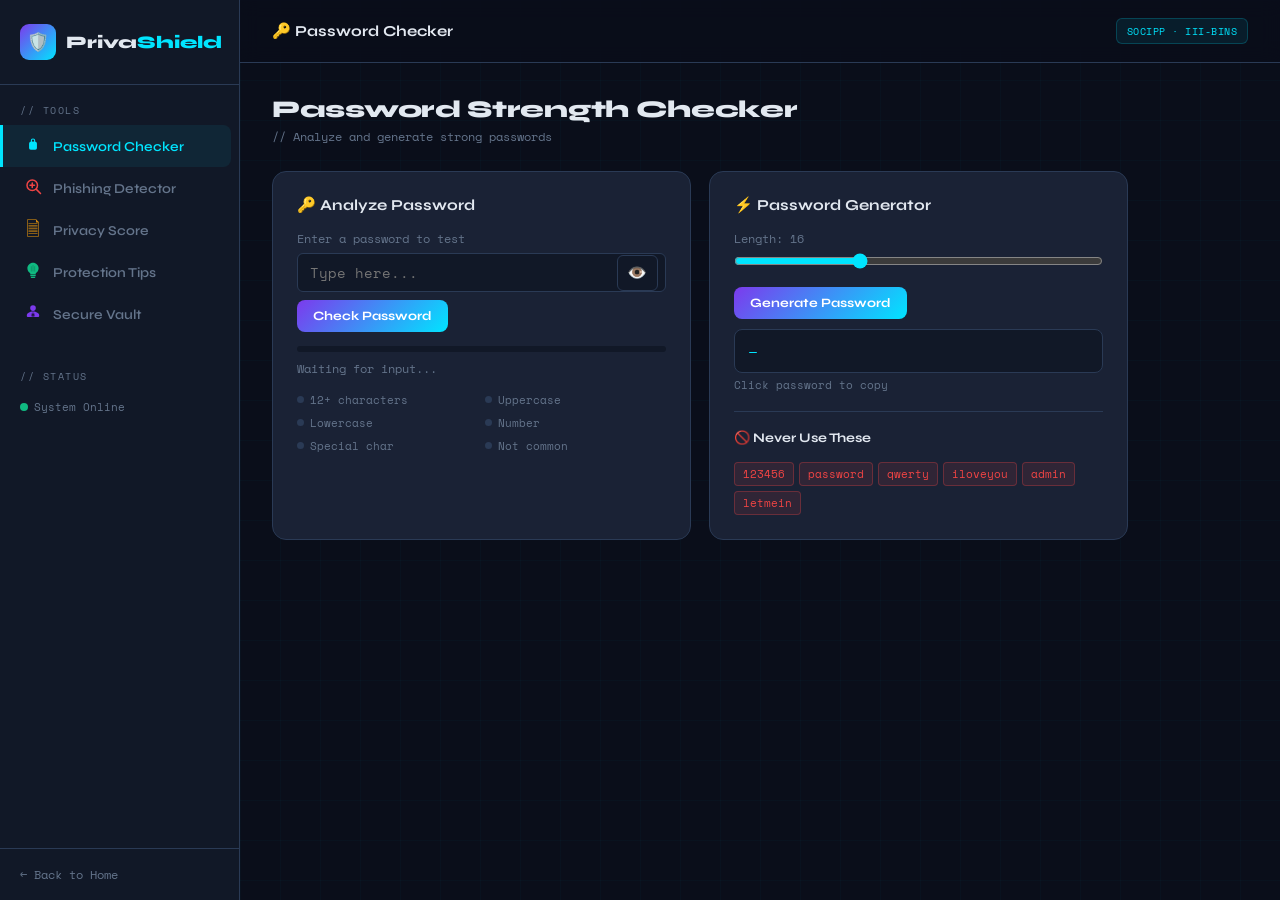
==== SOCPHI/Socphi/HTML/dashboard.html @ 9ce19954 "Kenjie" ====
<!DOCTYPE html>
<html lang="en">
<head>
  <meta charset="UTF-8" />
  <meta name="viewport" content="width=device-width, initial-scale=1.0" />
  <title>PrivaShield — Dashboard</title>
  <link rel="stylesheet" href="../Frontend/style.css" />
  <link rel="stylesheet" href="../Frontend/dashboard.css" />
  <style>
    /* Fix for password input buttons alignment */
    .pw-input-wrap {
      display: flex;
      align-items: center; /* vertical center */
      gap: 6px;
      flex-wrap: wrap; /* responsive on mobile */
    }

    .pw-input-wrap input {
      flex: 1;
      padding: 0.5rem 0.75rem;
      font-size: 0.9rem;
      border-radius: 6px;
      border: 1px solid var(--border);
    }

    .pw-input-wrap .toggle-vis {
      display: flex;
      align-items: center;
      justify-content: center;
      height: 36px;
      padding: 0 0.6rem;
      font-size: 1rem;
      border-radius: 6px;
      border: 1px solid var(--border);
      background: var(--surface);
      cursor: pointer;
    }

    .pw-input-wrap .btn {
      height: 36px;
      padding: 0 0.8rem;
      flex-shrink: 0;
    }

    @media(max-width: 500px) {
      .pw-input-wrap {
        flex-direction: column;
        align-items: stretch;
      }
      .pw-input-wrap .toggle-vis,
      .pw-input-wrap .btn {
        width: 100%;
      }
    }
  </style>
</head>
<body>

  <!-- Mobile Overlay -->
  <div class="sidebar-overlay" id="overlay" onclick="closeSidebar()"></div>

  <!-- ==================== SIDEBAR ==================== -->
  <aside class="sidebar" id="sidebar">
    <div class="sidebar-header">
      <div class="logo-icon">🛡️</div>
      <div class="logo-text">Priva<span>Shield</span></div>
    </div>

    <div class="sidebar-section-label">// TOOLS</div>

    <a class="nav-item active" data-panel="passwords" href="javascript:void(0)">
      <span class="nav-icon">
        <svg viewBox="0 0 32 32" xmlns="http://www.w3.org/2000/svg" width="18" height="18" style="fill:#00e5ff;">
          <path d="M19,14H13a1,1,0,0,1-1-1V10a4,4,0,0,1,8,0v3A1,1,0,0,1,19,14Zm-5-2h4V10a2,2,0,0,0-4,0Z"/>
          <rect x="9" y="12" width="14" height="14" rx="3" ry="3"/>
          <path d="M18,18a2,2,0,1,0-3,1.72V21a1,1,0,0,0,2,0V19.72A2,2,0,0,0,18,18Z"/>
        </svg>
      </span> Password Checker
    </a>
    <a class="nav-item" data-panel="phishing" href="javascript:void(0)">
      <span class="nav-icon">
        <svg viewBox="0 0 24 24" xmlns="http://www.w3.org/2000/svg" width="18" height="18" fill="none" style="stroke:#ef4444;stroke-width:2;stroke-linecap:round;stroke-linejoin:round;">
          <circle cx="11" cy="11" r="7"/>
          <line x1="16.5" y1="16.5" x2="22" y2="22"/>
          <line x1="11" y1="8" x2="11" y2="14"/>
          <line x1="8" y1="11" x2="14" y2="11"/>
        </svg>
      </span> Phishing Detector
    </a>
    <a class="nav-item" data-panel="quiz" href="javascript:void(0)">
      <span class="nav-icon">
        <svg viewBox="0 0 272 272" xmlns="http://www.w3.org/2000/svg" width="18" height="18" style="fill:#f59e0b;">
          <rect height="8" width="136" x="68" y="68"/>
          <rect height="8" width="136" x="68" y="92"/>
          <rect height="8" width="136" x="68" y="116"/>
          <rect height="8" width="136" x="68" y="140"/>
          <rect height="8" width="136" x="68" y="164"/>
          <rect height="8" width="136" x="68" y="188"/>
          <rect height="8" width="136" x="68" y="212"/>
          <path d="M216,40H192V16l-8-8H48V264H224V48Zm0,216H56V16H184V48h32Z"/>
          <path d="M184,8V48h40Zm8,32V27.31L204.69,40Z"/>
        </svg>
      </span> Privacy Score
    </a>
    <a class="nav-item" data-panel="tips" href="javascript:void(0)">
      <span class="nav-icon">
        <svg viewBox="0 0 64 64" xmlns="http://www.w3.org/2000/svg" width="18" height="18">
          <path fill="#10b981" d="M32,6C21,6,12,15,12,26c0,7.5,4.1,14,10.2,17.6V48h19.6V43.6C47.9,40,52,33.5,52,26C52,15,43,6,32,6z"/>
          <rect fill="#10b981" x="22" y="50" width="20" height="4" rx="2"/>
          <rect fill="#10b981" x="24" y="56" width="16" height="4" rx="2"/>
          <line x1="26" y1="20" x2="26" y2="36" stroke="rgba(0,0,0,0.25)" stroke-width="2.5" stroke-linecap="round"/>
          <line x1="32" y1="16" x2="32" y2="36" stroke="rgba(0,0,0,0.25)" stroke-width="2.5" stroke-linecap="round"/>
          <line x1="38" y1="20" x2="38" y2="36" stroke="rgba(0,0,0,0.25)" stroke-width="2.5" stroke-linecap="round"/>
        </svg>
      </span> Protection Tips
    </a>
    <a class="nav-item" data-panel="vault" href="javascript:void(0)">
      <span class="nav-icon">
        <svg viewBox="0 0 64 64" xmlns="http://www.w3.org/2000/svg" width="18" height="18">
          <circle cx="32" cy="18" r="10" fill="#7c3aed"/>
          <path fill="#7c3aed" d="M32,30C20,30,10,36,10,44v2c0,2,2,4,4,4h36c2,0,4-2,4-4v-2C54,36,44,30,32,30z"/>
          <rect x="27" y="40" width="10" height="8" rx="2" fill="#0a0e1a"/>
          <path d="M29,40v-2a3,3,0,0,1,6,0v2" fill="none" stroke="#0a0e1a" stroke-width="2" stroke-linecap="round"/>
          <circle cx="32" cy="44" r="1.2" fill="#7c3aed"/>
          <line x1="32" y1="45.2" x2="32" y2="47" stroke="#7c3aed" stroke-width="1.5" stroke-linecap="round"/>
        </svg>
      </span> Secure Vault
    </a>

    <div class="sidebar-section-label" style="margin-top:16px;">// STATUS</div>
    <div class="sidebar-status">
      <span class="status-dot"></span>System Online
    </div>

    <div class="sidebar-footer">
      <a href="index.html" class="back-link">← Back to Home</a>
    </div>
  </aside>

  <!-- ==================== MAIN ==================== -->
  <main class="main">

    <!-- TOPBAR -->
    <div class="topbar">
      <div style="display:flex;align-items:center;">
        <button class="hamburger" onclick="toggleSidebar()">☰</button>
        <div class="topbar-title" id="topbarTitle">🔑 Password Checker</div>
      </div>
      <div class="topbar-right">
        <span class="topbar-badge">SOCIPP · III-BINS</span>
      </div>
    </div>

    <div class="content">

      <!-- ==================== PANEL: PASSWORD ==================== -->
      <div class="panel active" id="panel-passwords">
        <div class="page-title">Password Strength Checker</div>
        <div class="page-sub">// Analyze and generate strong passwords</div>

        <div class="grid2">

          <!-- Analyzer -->
          <div class="card">
            <div class="card-title">🔑 Analyze Password</div>
            <div class="input-group">
              <label>Enter a password to test</label>
              <div class="pw-input-wrap">
                <input type="password" id="pwInput" placeholder="Type here..." />
                <button class="toggle-vis" onclick="togglePw()">👁️</button>
              </div>
              <button class="btn btn-sm" onclick="checkPassword()" style="margin-top:8px;">Check Password</button>
            </div>
            <div class="strength-bar-wrap">
              <div class="strength-bar" id="strengthBar"></div>
            </div>
            <div class="strength-label" id="strengthLabel" style="color:var(--muted)">Waiting for input...</div>
            <div class="pw-checks">
              <div class="pw-check" id="chk-len">     <div class="dot"></div> 12+ characters</div>
              <div class="pw-check" id="chk-upper">   <div class="dot"></div> Uppercase</div>
              <div class="pw-check" id="chk-lower">   <div class="dot"></div> Lowercase</div>
              <div class="pw-check" id="chk-num">     <div class="dot"></div> Number</div>
              <div class="pw-check" id="chk-sym">     <div class="dot"></div> Special char</div>
              <div class="pw-check" id="chk-nocommon"><div class="dot"></div> Not common</div>
            </div>
          </div>

          <!-- Generator -->
          <div class="card">
            <div class="card-title">⚡ Password Generator</div>
            <div class="input-group">
              <label>Length: <span id="lenVal">16</span></label>
              <input type="range" id="pwLen" min="8" max="32" value="16" style="width:100%;accent-color:var(--accent);" />
            </div>
            <button class="btn btn-sm" onclick="generatePassword()">Generate Password</button>
            <div class="gen-output" id="genResult" onclick="copyGenPassword()" title="Click to copy">—</div>
            <p class="copy-hint">Click password to copy</p>

            <div class="divider"></div>
            <div class="card-title" style="font-size:0.82rem;">🚫 Never Use These</div>
            <div class="weak-tags">
              <span class="tag-danger">123456</span>
              <span class="tag-danger">password</span>
              <span class="tag-danger">qwerty</span>
              <span class="tag-danger">iloveyou</span>
              <span class="tag-danger">admin</span>
              <span class="tag-danger">letmein</span>
            </div>
          </div>

        </div>
      </div><!-- /panel-passwords -->

      <!-- ==================== PANEL: PHISHING ==================== -->
      <div class="panel" id="panel-phishing">
        <div class="page-title">Phishing &amp; Scam Detector</div>
        <div class="page-sub">// Detect red flags in emails and URLs</div>

        <div class="grid2">

          <!-- Email Checker -->
          <div class="card">
            <div class="card-title">📧 Email Checker</div>
            <div class="input-group">
              <label>Paste suspicious email content</label>
              <textarea id="emailInput" rows="6" placeholder="Dear user, your account has been compromised. Click here to verify immediately..."></textarea>
            </div>
            <button class="btn btn-sm" onclick="checkEmail()">Analyze Email</button>
            <div class="risk-result" id="emailResult"></div>
          </div>

          <!-- URL Checker -->
          <div class="card">
            <div class="card-title">🔗 URL Checker</div>
            <div class="input-group">
              <label>Paste a suspicious link</label>
              <input type="text" id="urlInput" placeholder="e.g. http://g00gle-login.xyz/verify" />
            </div>
            <button class="btn btn-sm" onclick="checkURL()">Analyze URL</button>
            <div class="risk-result" id="urlResult"></div>

            <div class="divider"></div>
            <div class="card-title" style="font-size:0.82rem;">⚠️ Common Red Flags</div>
            <div class="info-row"><div class="icon">🚩</div><div><strong>Urgency Language</strong><p>"Act now!", "Verify immediately", "Account will be suspended"</p></div></div>
            <div class="info-row"><div class="icon">🚩</div><div><strong>Spoofed Domains</strong><p>g00gle.com, paypa1.net — typosquatting tricks</p></div></div>
            <div class="info-row"><div class="icon">🚩</div><div><strong>Generic Greetings</strong><p>"Dear Customer" instead of your actual name</p></div></div>
          </div>

        </div>
      </div><!-- /panel-phishing -->

      <!-- ==================== PANEL: QUIZ ==================== -->
      <div class="panel" id="panel-quiz">
        <div class="page-title">Privacy Score Assessment</div>
        <div class="page-sub">// How well do you protect your identity?</div>

        <div class="card" id="quizCard">
          <div class="card-title">📋 Answer all 6 questions honestly</div>

          <div class="quiz-question">
            <div class="quiz-q">1. Do you use unique passwords for each account?</div>
            <div class="quiz-options">
              <button class="quiz-option" data-q="1" data-v="3" onclick="selectOption(this)">✅ Yes, always</button>
              <button class="quiz-option" data-q="1" data-v="1" onclick="selectOption(this)">🔄 Sometimes</button>
              <button class="quiz-option" data-q="1" data-v="0" onclick="selectOption(this)">❌ No, I reuse passwords</button>
            </div>
          </div>

          <div class="quiz-question">
            <div class="quiz-q">2. Do you use two-factor authentication (2FA)?</div>
            <div class="quiz-options">
              <button class="quiz-option" data-q="2" data-v="3" onclick="selectOption(this)">✅ Yes, on all important accounts</button>
              <button class="quiz-option" data-q="2" data-v="1" onclick="selectOption(this)">🔄 On some accounts</button>
              <button class="quiz-option" data-q="2" data-v="0" onclick="selectOption(this)">❌ No</button>
            </div>
          </div>

          <div class="quiz-question">
            <div class="quiz-q">3. How often do you check your privacy settings on social media?</div>
            <div class="quiz-options">
              <button class="quiz-option" data-q="3" data-v="3" onclick="selectOption(this)">✅ Regularly</button>
              <button class="quiz-option" data-q="3" data-v="1" onclick="selectOption(this)">🔄 Rarely</button>
              <button class="quiz-option" data-q="3" data-v="0" onclick="selectOption(this)">❌ Never checked</button>
            </div>
          </div>

          <div class="quiz-question">
            <div class="quiz-q">4. Do you click on links in emails without verifying the sender?</div>
            <div class="quiz-options">
              <button class="quiz-option" data-q="4" data-v="0" onclick="selectOption(this)">❌ Yes, I click freely</button>
              <button class="quiz-option" data-q="4" data-v="1" onclick="selectOption(this)">🔄 Sometimes I check</button>
              <button class="quiz-option" data-q="4" data-v="3" onclick="selectOption(this)">✅ I always verify first</button>
            </div>
          </div>

          <div class="quiz-question">
            <div class="quiz-q">5. Do you use public Wi-Fi without a VPN?</div>
            <div class="quiz-options">
              <button class="quiz-option" data-q="5" data-v="0" onclick="selectOption(this)">❌ Yes, frequently</button>
              <button class="quiz-option" data-q="5" data-v="1" onclick="selectOption(this)">🔄 Rarely</button>
              <button class="quiz-option" data-q="5" data-v="3" onclick="selectOption(this)">✅ I use a VPN / avoid it</button>
            </div>
          </div>

          <div class="quiz-question">
            <div class="quiz-q">6. How much personal info do you share publicly on social media?</div>
            <div class="quiz-options">
              <button class="quiz-option" data-q="6" data-v="0" onclick="selectOption(this)">❌ Name, birthday, location, phone</button>
              <button class="quiz-option" data-q="6" data-v="1" onclick="selectOption(this)">🔄 Some info but not all</button>
              <button class="quiz-option" data-q="6" data-v="3" onclick="selectOption(this)">✅ Minimal / private account</button>
            </div>
          </div>

          <button class="btn" id="calcBtn" onclick="calculateScore()">Calculate My Score</button>

          <div class="score-display" id="scoreDisplay">
            <div class="score-ring" id="scoreRing"><span id="scoreNum">0</span></div>
            <div class="score-text" id="scoreText"></div>
            <div class="score-sub"  id="scoreSub"></div>
            <button class="btn btn-sm btn-outline" style="margin-top:14px;" onclick="resetQuiz()">Retake Quiz</button>
          </div>
        </div>
      </div><!-- /panel-quiz -->

      <!-- ==================== PANEL: TIPS ==================== -->
      <div class="panel" id="panel-tips">
        <div class="page-title">Protection Tips</div>
        <div class="page-sub">// Best practices for Filipino netizens</div>

        <div class="tip-grid">
          <div class="tip-card"><div class="tip-icon">🔐</div><div class="tip-title">Password Manager</div><div class="tip-desc">Use Bitwarden or 1Password to generate and store unique strong passwords for every account.</div></div>
          <div class="tip-card"><div class="tip-icon">📲</div><div class="tip-title">Enable 2FA</div><div class="tip-desc">Even if your password is stolen, 2FA stops attackers. Use Google Authenticator over SMS.</div></div>
          <div class="tip-card"><div class="tip-icon">🕵️</div><div class="tip-title">Use a VPN</div><div class="tip-desc">A VPN encrypts your traffic on public Wi-Fi, preventing hackers from intercepting your data.</div></div>
          <div class="tip-card"><div class="tip-icon">🧹</div><div class="tip-title">Audit Social Media</div><div class="tip-desc">Set accounts to private. Remove birthdays and phone numbers. Oversharing helps identity thieves.</div></div>
          <div class="tip-card"><div class="tip-icon">📧</div><div class="tip-title">Spot Phishing</div><div class="tip-desc">Hover over links before clicking. Legitimate companies never ask for passwords via email.</div></div>
          <div class="tip-card"><div class="tip-icon">💳</div><div class="tip-title">Monitor Accounts</div><div class="tip-desc">Review bank statements regularly. Set up alerts. Report suspicious transactions to BSP or your bank.</div></div>
          <div class="tip-card"><div class="tip-icon">⚖️</div><div class="tip-title">Know PH Laws</div><div class="tip-desc">RA 10173 (Data Privacy Act) and RA 10175 (Cybercrime Act) protect Filipinos from identity theft.</div></div>
          <div class="tip-card"><div class="tip-icon">🔄</div><div class="tip-title">Update Software</div><div class="tip-desc">Enable auto-updates on your OS and apps. Security patches fix known vulnerabilities.</div></div>
          <div class="tip-card"><div class="tip-icon">🗑️</div><div class="tip-title">Delete Old Accounts</div><div class="tip-desc">Unused accounts store your data and are breach risks. Close accounts you no longer use.</div></div>
        </div>
      </div><!-- /panel-tips -->

      <!-- ==================== PANEL: VAULT ==================== -->
      <div class="panel" id="panel-vault">
        <div class="page-title">Secure Vault (Demo)</div>
        <div class="page-sub">// See how encryption protects sensitive data</div>

        <div class="grid2">

          <!-- Encrypt / Decrypt -->
          <div class="card">
            <div class="card-title">🔒 Encrypt / Decrypt</div>
            <div class="input-group">
              <label>Sensitive text to encrypt</label>
              <textarea id="vaultInput" rows="4" placeholder="e.g. My SSS number is 12-3456789-0"></textarea>
            </div>
            <div class="input-group">
              <label>Secret key / passphrase</label>
              <input type="text" id="vaultKey" placeholder="Enter a secret key..." />
            </div>
            <div class="vault-actions">
              <button class="btn btn-sm" onclick="encryptData()">🔐 Encrypt</button>
              <button class="btn btn-sm btn-outline" onclick="decryptData()">🔓 Decrypt</button>
            </div>
            <div class="vault-output" id="vaultOutput"></div>
            <p class="vault-note">⚠️ XOR + Base64 simulation. Real apps use AES-256 encryption.</p>
          </div>

          <!-- Why Encryption Matters -->
          <div class="card">
            <div class="card-title">📚 Why Encryption Matters</div>
            <div class="info-row"><div class="icon">🛡️</div><div><strong>What is Encryption?</strong><p>Converts readable data into an unreadable format that can only be decoded with the correct key.</p></div></div>
            <div class="info-row"><div class="icon">🔑</div><div><strong>End-to-End Encryption</strong><p>Used by Signal. Only sender and receiver can read messages — not even the company can access them.</p></div></div>
            <div class="info-row"><div class="icon">🏦</div><div><strong>HTTPS</strong><p>The 🔒 in your browser means TLS/SSL encryption. Never enter sensitive data on HTTP sites.</p></div></div>
            <div class="info-row"><div class="icon">📂</div><div><strong>Full Disk Encryption</strong><p>Enable BitLocker (Windows) or FileVault (Mac) to protect data if your laptop is stolen.</p></div></div>
          </div>

        </div>
      </div><!-- /panel-vault -->

    </div><!-- /content -->
  </main>

  <!-- Toast -->
  <div class="alert-bar" id="alertBar"></div>

  <!-- Scripts — loaded last so DOM is ready -->
  <script src="../Backend/utils.js"></script>
  <script src="../Backend/dashboard.js"></script>


</body>
</html>
---- SOCPHI/Socphi/Frontend/style.css ----
/* ============================================================
   PrivaShield — Global Stylesheet
   SOCIPP Activity 1 | III-BINS
   ============================================================ */

@import url('https://fonts.googleapis.com/css2?family=Space+Mono:wght@400;700&family=Syne:wght@400;600;800&display=swap');

/* ======================== VARIABLES ======================== */
:root {
  --bg:       #0a0e1a;
  --surface:  #111827;
  --card:     #1a2235;
  --border:   #2a3a55;
  --accent:   #00e5ff;
  --accent3:  #7c3aed;
  --text:     #e2e8f0;
  --muted:    #64748b;
  --success:  #10b981;
  --warning:  #f59e0b;
  --danger:   #ef4444;
}

/* ======================== RESET ======================== */
*, *::before, *::after {
  box-sizing: border-box;
  margin: 0;
  padding: 0;
}

body {
  background: var(--bg);
  color: var(--text);
  font-family: 'Syne', sans-serif;
  min-height: 100vh;
  overflow-x: hidden;
}

/* Grid background */
body::before {
  content: '';
  position: fixed;
  inset: 0;
  background-image:
    linear-gradient(rgba(0,229,255,0.025) 1px, transparent 1px),
    linear-gradient(90deg, rgba(0,229,255,0.025) 1px, transparent 1px);
  background-size: 40px 40px;
  pointer-events: none;
  z-index: 0;
}

/* ======================== TYPOGRAPHY ======================== */
h1, h2, h3, h4 { font-family: 'Syne', sans-serif; }

label {
  font-family: 'Space Mono', monospace;
  font-size: 0.75rem;
  color: var(--muted);
  display: block;
  margin-bottom: 6px;
}

a { text-decoration: none; }

/* ======================== LAYOUT ======================== */
.wrap {
  max-width: 1000px;
  margin: 0 auto;
  padding: 0 24px;
  position: relative;
  z-index: 1;
}

.grid2 {
  display: grid;
  grid-template-columns: 1fr 1fr;
  gap: 18px;
}

/* ======================== COMPONENTS ======================== */

/* --- Cards --- */
.card {
  background: var(--card);
  border: 1px solid var(--border);
  border-radius: 14px;
  padding: 24px;
  margin-bottom: 18px;
}

.card-title {
  font-size: 0.95rem;
  font-weight: 700;
  margin-bottom: 16px;
  display: flex;
  align-items: center;
  gap: 8px;
}

/* --- Buttons --- */
.btn {
  background: linear-gradient(135deg, var(--accent3), var(--accent));
  border: none;
  border-radius: 8px;
  color: #fff;
  font-family: 'Syne', sans-serif;
  font-size: 0.88rem;
  font-weight: 700;
  padding: 11px 20px;
  cursor: pointer;
  transition: opacity 0.2s, transform 0.1s;
  display: inline-flex;
  align-items: center;
  gap: 6px;
}

.btn:hover    { opacity: 0.9; }
.btn:active   { transform: scale(0.97); }

.btn-sm       { padding: 8px 16px; font-size: 0.8rem; }

.btn-outline  {
  background: transparent;
  border: 1px solid var(--accent);
  color: var(--accent);
}

.btn-ghost {
  background: transparent;
  border: 1px solid var(--border);
  border-radius: 10px;
  color: var(--text);
  font-family: 'Syne', sans-serif;
  font-size: 1rem;
  font-weight: 600;
  padding: 14px 28px;
  cursor: pointer;
  transition: border-color 0.2s, color 0.2s;
  display: inline-flex;
  align-items: center;
  gap: 8px;
}

.btn-ghost:hover { border-color: var(--accent); color: var(--accent); }

/* --- Inputs --- */
input[type="text"],
input[type="password"],
input[type="email"],
textarea,
select {
  width: 100%;
  background: var(--surface);
  border: 1px solid var(--border);
  border-radius: 8px;
  color: var(--text);
  font-family: 'Space Mono', monospace;
  font-size: 0.88rem;
  padding: 11px 14px;
  outline: none;
  transition: border-color 0.2s;
}

input:focus, textarea:focus { border-color: var(--accent); }

.input-group { margin-bottom: 14px; }

.pw-input-wrap { position: relative; }

.toggle-vis {
  position: absolute;
  right: 10px;
  top: 50%;
  transform: translateY(-50%);
  background: none;
  border: none;
  color: var(--muted);
  cursor: pointer;
  font-size: 16px;
}

/* --- Tags / Badges --- */
.badge {
  background: rgba(0,229,255,0.1);
  border: 1px solid rgba(0,229,255,0.3);
  color: var(--accent);
  font-family: 'Space Mono', monospace;
  font-size: 0.65rem;
  padding: 4px 10px;
  border-radius: 20px;
  letter-spacing: 1px;
}

.tag-danger {
  font-family: 'Space Mono', monospace;
  font-size: 0.68rem;
  background: rgba(239,68,68,0.1);
  border: 1px solid rgba(239,68,68,0.3);
  color: var(--danger);
  padding: 3px 8px;
  border-radius: 4px;
}

/* --- Divider --- */
.divider { height: 1px; background: var(--border); margin: 18px 0; }

/* --- Info rows --- */
.info-row {
  display: flex;
  align-items: flex-start;
  gap: 10px;
  padding: 10px 0;
  border-bottom: 1px solid var(--border);
  font-size: 0.82rem;
}
.info-row:last-child { border-bottom: none; }
.info-row .icon     { font-size: 1.1rem; flex-shrink: 0; margin-top: 1px; }
.info-row strong    { display: block; margin-bottom: 2px; }
.info-row p         { color: var(--muted); font-size: 0.76rem; line-height: 1.5; }

/* --- Status dot --- */
.status-dot {
  display: inline-block;
  width: 8px;
  height: 8px;
  border-radius: 50%;
  background: var(--success);
  margin-right: 6px;
  animation: blink 2s infinite;
}

/* ======================== TOAST ======================== */
.alert-bar {
  display: none;
  position: fixed;
  bottom: 24px;
  left: 50%;
  transform: translateX(-50%);
  background: var(--accent3);
  color: white;
  padding: 11px 22px;
  border-radius: 10px;
  font-family: 'Space Mono', monospace;
  font-size: 0.78rem;
  z-index: 9999;
  white-space: nowrap;
  animation: slideUp 0.3s ease;
}

/* ======================== RISK RESULTS ======================== */
.risk-result {
  display: none;
  margin-top: 14px;
  padding: 14px;
  border-radius: 10px;
  font-family: 'Space Mono', monospace;
  font-size: 0.76rem;
  line-height: 1.7;
}

.risk-safe   { background: rgba(16,185,129,0.08); border: 1px solid rgba(16,185,129,0.25); color: var(--success); }
.risk-warn   { background: rgba(245,158,11,0.08);  border: 1px solid rgba(245,158,11,0.25);  color: var(--warning); }
.risk-danger { background: rgba(239,68,68,0.08);   border: 1px solid rgba(239,68,68,0.25);   color: var(--danger); }

.risk-badge {
  font-size: 0.9rem;
  font-weight: 700;
  font-family: 'Syne', sans-serif;
  margin-bottom: 6px;
  display: flex;
  align-items: center;
  gap: 6px;
}

/* ======================== ANIMATIONS ======================== */
@keyframes fadeIn    { from { opacity:0; transform:translateY(8px);  } to { opacity:1; transform:translateY(0); } }
@keyframes fadeDown  { from { opacity:0; transform:translateY(-16px); } to { opacity:1; transform:translateY(0); } }
@keyframes slideUp   { from { opacity:0; transform:translateX(-50%) translateY(20px); } to { opacity:1; transform:translateX(-50%) translateY(0); } }
@keyframes blink     { 0%,100%{opacity:1} 50%{opacity:0.3} }
@keyframes pulse     { 0%,100%{opacity:.7;transform:translateX(-50%) scale(1);} 50%{opacity:1;transform:translateX(-50%) scale(1.1);} }

/* ======================== RESPONSIVE ======================== */
@media(max-width: 700px) {
  .grid2 { grid-template-columns: 1fr; }
}
---- SOCPHI/Socphi/Frontend/dashboard.css ----
/* ============================================================
   PrivaShield — dashboard.css
   Styles specific to the Dashboard (dashboard.html)
   ============================================================ */

/* ======================== LAYOUT ======================== */
body {
  display: flex;
}

:root {
  --sidebar-w: 240px;
}

/* ======================== SIDEBAR ======================== */
.sidebar {
  width: var(--sidebar-w);
  min-height: 100vh;
  background: var(--surface);
  border-right: 1px solid var(--border);
  display: flex;
  flex-direction: column;
  position: fixed;
  top: 0;
  left: 0;
  z-index: 100;
  transition: transform 0.3s;
}

.sidebar-header {
  padding: 24px 20px;
  border-bottom: 1px solid var(--border);
  display: flex;
  align-items: center;
  gap: 10px;
}

.logo-icon {
  width: 36px;
  height: 36px;
  background: linear-gradient(135deg, var(--accent3), var(--accent));
  border-radius: 9px;
  display: flex;
  align-items: center;
  justify-content: center;
  font-size: 18px;
  flex-shrink: 0;
}

.logo-text      { font-size: 1.1rem; font-weight: 800; }
.logo-text span { color: var(--accent); }

.sidebar-section-label {
  font-family: 'Space Mono', monospace;
  font-size: 0.6rem;
  letter-spacing: 1.5px;
  color: var(--muted);
  padding: 18px 20px 8px;
  text-transform: uppercase;
}

.nav-item {
  display: flex;
  align-items: center;
  gap: 10px;
  padding: 10px 20px;
  font-size: 0.85rem;
  font-weight: 600;
  color: var(--muted);
  cursor: pointer;
  border-left: 3px solid transparent;
  transition: all 0.18s;
  border-radius: 0 8px 8px 0;
  margin-right: 8px;
  text-decoration: none;
}

.nav-item:hover       { color: var(--text); background: rgba(255,255,255,0.04); }
.nav-item.active      { color: var(--accent); background: rgba(0,229,255,0.07); border-left-color: var(--accent); }
.nav-item .nav-icon   { font-size: 1rem; width: 20px; text-align: center; }

.sidebar-footer {
  margin-top: auto;
  padding: 16px 20px;
  border-top: 1px solid var(--border);
}

.back-link {
  display: flex;
  align-items: center;
  gap: 8px;
  color: var(--muted);
  font-size: 0.78rem;
  text-decoration: none;
  font-family: 'Space Mono', monospace;
  transition: color 0.2s;
}

.back-link:hover { color: var(--accent); }

.sidebar-status {
  padding: 8px 20px;
  font-family: 'Space Mono', monospace;
  font-size: 0.68rem;
  color: var(--muted);
}

/* ======================== MAIN ======================== */
.main {
  margin-left: var(--sidebar-w);
  flex: 1;
  position: relative;
  z-index: 1;
  min-height: 100vh;
}

/* ======================== TOPBAR ======================== */
.topbar {
  display: flex;
  align-items: center;
  justify-content: space-between;
  padding: 18px 32px;
  border-bottom: 1px solid var(--border);
  background: rgba(10,14,26,0.85);
  backdrop-filter: blur(10px);
  position: sticky;
  top: 0;
  z-index: 50;
}

.topbar-title   { font-size: 0.95rem; font-weight: 700; display: flex; align-items: center; }

.topbar-right {
  display: flex;
  align-items: center;
  gap: 10px;
  font-family: 'Space Mono', monospace;
  font-size: 0.7rem;
  color: var(--muted);
}

.topbar-badge {
  background: rgba(0,229,255,0.08);
  border: 1px solid rgba(0,229,255,0.2);
  color: var(--accent);
  padding: 4px 10px;
  border-radius: 6px;
  font-size: 0.65rem;
  letter-spacing: 0.5px;
}

.hamburger {
  display: none;
  background: none;
  border: none;
  color: var(--text);
  font-size: 1.4rem;
  cursor: pointer;
  margin-right: 12px;
}

/* ======================== CONTENT ======================== */
.content {
  padding: 32px;
  max-width: 920px;
}

/* ======================== PANELS ======================== */
.panel         { display: none; animation: fadeIn 0.3s ease; }
.panel.active  { display: block; }

.page-title {
  font-size: 1.5rem;
  font-weight: 800;
  margin-bottom: 4px;
  letter-spacing: -0.3px;
}

.page-sub {
  font-family: 'Space Mono', monospace;
  font-size: 0.72rem;
  color: var(--muted);
  margin-bottom: 26px;
}

/* ======================== PASSWORD MODULE ======================== */
.strength-bar-wrap {
  height: 6px;
  background: var(--surface);
  border-radius: 999px;
  margin: 10px 0 8px;
  overflow: hidden;
}

.strength-bar {
  height: 100%;
  width: 0%;
  border-radius: 999px;
  transition: width 0.4s ease, background 0.4s ease;
}

.strength-label {
  font-family: 'Space Mono', monospace;
  font-size: 0.72rem;
  margin-bottom: 14px;
}

.pw-checks {
  display: grid;
  grid-template-columns: 1fr 1fr;
  gap: 6px;
}

.pw-check {
  font-family: 'Space Mono', monospace;
  font-size: 0.7rem;
  color: var(--muted);
  display: flex;
  align-items: center;
  gap: 6px;
  transition: color 0.2s;
}

.pw-check.pass       { color: var(--success); }
.pw-check .dot       { width: 7px; height: 7px; border-radius: 50%; background: var(--border); transition: background 0.2s; flex-shrink: 0; }
.pw-check.pass .dot  { background: var(--success); }

.gen-output {
  background: var(--surface);
  border: 1px solid var(--border);
  border-radius: 8px;
  font-family: 'Space Mono', monospace;
  font-size: 0.82rem;
  color: var(--accent);
  padding: 11px 14px;
  min-height: 44px;
  margin-top: 10px;
  cursor: pointer;
  transition: border-color 0.2s;
  word-break: break-all;
}

.gen-output:hover { border-color: var(--accent); }

.copy-hint {
  font-size: 0.66rem;
  color: var(--muted);
  margin-top: 4px;
  font-family: 'Space Mono', monospace;
}

.weak-tags {
  display: flex;
  flex-wrap: wrap;
  gap: 5px;
}

/* ======================== QUIZ MODULE ======================== */
.quiz-question     { margin-bottom: 18px; }
.quiz-q            { font-size: 0.88rem; font-weight: 600; margin-bottom: 8px; }
.quiz-options      { display: flex; flex-direction: column; gap: 6px; }

.quiz-option {
  background: var(--surface);
  border: 1px solid var(--border);
  border-radius: 8px;
  color: var(--text);
  font-family: 'Syne', sans-serif;
  font-size: 0.8rem;
  padding: 9px 14px;
  cursor: pointer;
  transition: all 0.2s;
  text-align: left;
}

.quiz-option:hover    { border-color: var(--accent); color: var(--accent); }
.quiz-option.selected { background: rgba(0,229,255,0.08); border-color: var(--accent); color: var(--accent); }

.score-display {
  display: none;
  text-align: center;
  padding: 24px 0 8px;
}

.score-ring {
  width: 110px;
  height: 110px;
  border-radius: 50%;
  margin: 0 auto 14px;
  display: flex;
  align-items: center;
  justify-content: center;
  font-size: 1.8rem;
  font-weight: 800;
  border: 5px solid;
  font-family: 'Space Mono', monospace;
}

.score-text { font-size: 1rem; font-weight: 700; margin-bottom: 6px; }
.score-sub  { font-size: 0.78rem; color: var(--muted); font-family: 'Space Mono', monospace; line-height: 1.6; white-space: pre-line; }

/* ======================== TIPS MODULE ======================== */
.tip-grid {
  display: grid;
  grid-template-columns: repeat(auto-fill, minmax(220px, 1fr));
  gap: 14px;
}

.tip-card {
  background: var(--surface);
  border: 1px solid var(--border);
  border-radius: 12px;
  padding: 18px;
  transition: border-color 0.2s, transform 0.2s;
}

.tip-card:hover { border-color: var(--accent); transform: translateY(-2px); }
.tip-icon       { font-size: 1.6rem; margin-bottom: 10px; }
.tip-title      { font-size: 0.88rem; font-weight: 700; margin-bottom: 6px; }
.tip-desc       { font-size: 0.76rem; color: var(--muted); line-height: 1.6; }

/* ======================== VAULT MODULE ======================== */
.vault-output {
  background: var(--surface);
  border: 1px solid var(--border);
  border-radius: 8px;
  font-family: 'Space Mono', monospace;
  font-size: 0.72rem;
  color: var(--accent);
  padding: 12px;
  min-height: 52px;
  word-break: break-all;
  line-height: 1.6;
  margin-top: 10px;
  display: none;
}

.vault-actions {
  display: flex;
  gap: 8px;
  flex-wrap: wrap;
  margin-top: 12px;
}

.vault-note {
  font-size: 0.66rem;
  color: var(--muted);
  margin-top: 8px;
  font-family: 'Space Mono', monospace;
}

/* ======================== MOBILE OVERLAY ======================== */
.sidebar-overlay {
  display: none;
  position: fixed;
  inset: 0;
  background: rgba(0,0,0,0.5);
  z-index: 99;
}

/* ======================== RESPONSIVE ======================== */
@media(max-width: 768px) {
  .sidebar             { transform: translateX(-100%); }
  .sidebar.open        { transform: translateX(0); }
  .sidebar-overlay.open{ display: block; }
  .main                { margin-left: 0; }
  .hamburger           { display: block; }
  .content             { padding: 20px 16px; }
  .pw-checks           { grid-template-columns: 1fr; }
}

.pw-input-wrap {
  display: flex;
  align-items: center;
  position: relative;
}

.pw-input-wrap input {
  flex: 1;
  padding: 0.5rem 2.5rem 0.5rem 0.75rem; /* right padding for eye button */
  border-radius: 6px;
  border: 1px solid var(--border);
}

.pw-input-wrap .toggle-vis {
  position: absolute;
  right: 8px;
  top: 50%;
  transform: translateY(-50%);
  background: transparent;
  border: none;
  cursor: pointer;
  font-size: 1rem;
}
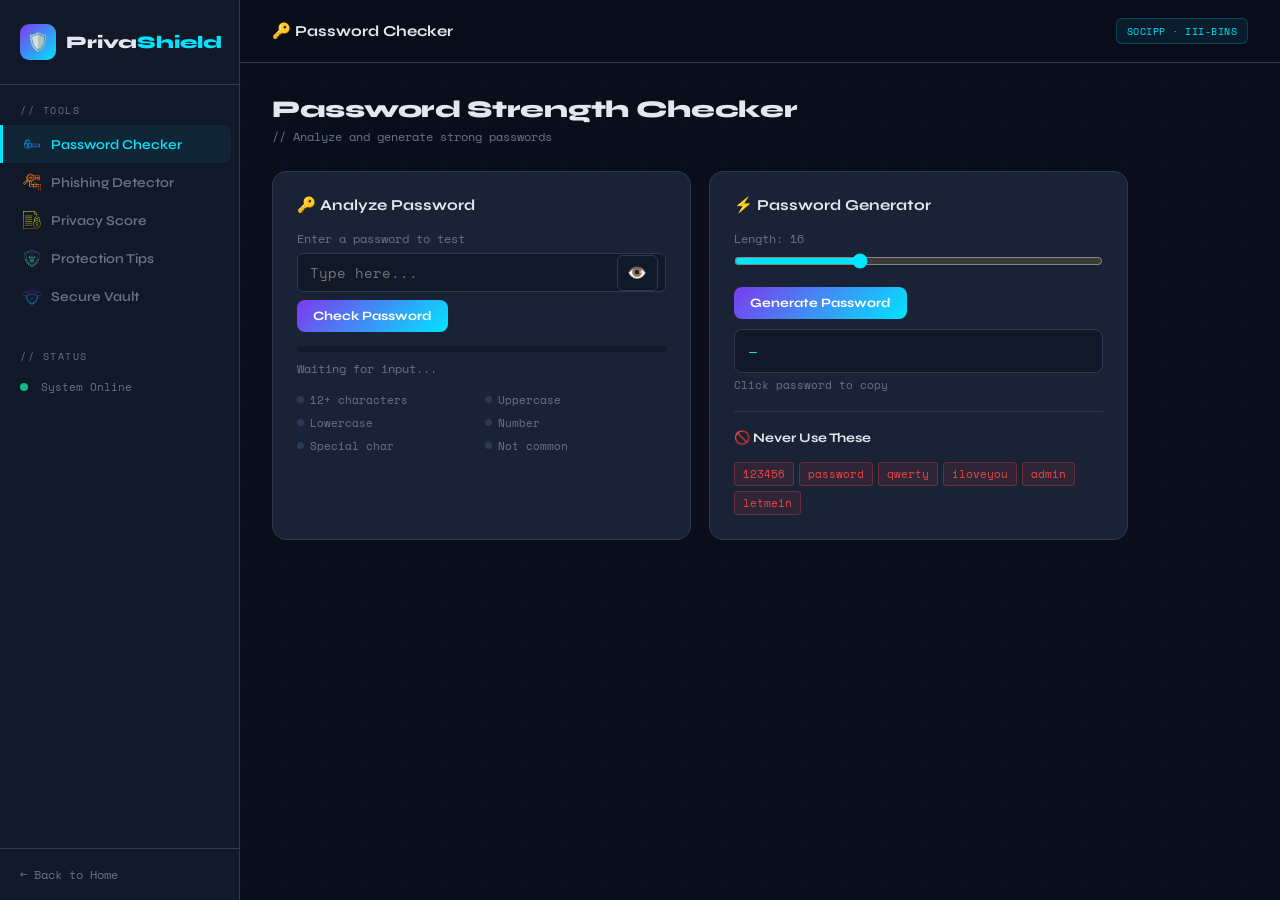
==== commit 61e66574: "updated system" ====
--- a/SOCPHI/Socphi/HTML/dashboard.html
+++ b/SOCPHI/Socphi/HTML/dashboard.html
@@ -60,82 +60,67 @@
   <div class="sidebar-overlay" id="overlay" onclick="closeSidebar()"></div>
 
   <!-- ==================== SIDEBAR ==================== -->
-  <aside class="sidebar" id="sidebar">
-    <div class="sidebar-header">
-      <div class="logo-icon">🛡️</div>
-      <div class="logo-text">Priva<span>Shield</span></div>
-    </div>
-
-    <div class="sidebar-section-label">// TOOLS</div>
-
-    <a class="nav-item active" data-panel="passwords" href="javascript:void(0)">
-      <span class="nav-icon">
-        <svg viewBox="0 0 32 32" xmlns="http://www.w3.org/2000/svg" width="18" height="18" style="fill:#00e5ff;">
-          <path d="M19,14H13a1,1,0,0,1-1-1V10a4,4,0,0,1,8,0v3A1,1,0,0,1,19,14Zm-5-2h4V10a2,2,0,0,0-4,0Z"/>
-          <rect x="9" y="12" width="14" height="14" rx="3" ry="3"/>
-          <path d="M18,18a2,2,0,1,0-3,1.72V21a1,1,0,0,0,2,0V19.72A2,2,0,0,0,18,18Z"/>
-        </svg>
-      </span> Password Checker
-    </a>
-    <a class="nav-item" data-panel="phishing" href="javascript:void(0)">
-      <span class="nav-icon">
-        <svg viewBox="0 0 24 24" xmlns="http://www.w3.org/2000/svg" width="18" height="18" fill="none" style="stroke:#ef4444;stroke-width:2;stroke-linecap:round;stroke-linejoin:round;">
-          <circle cx="11" cy="11" r="7"/>
-          <line x1="16.5" y1="16.5" x2="22" y2="22"/>
-          <line x1="11" y1="8" x2="11" y2="14"/>
-          <line x1="8" y1="11" x2="14" y2="11"/>
-        </svg>
-      </span> Phishing Detector
-    </a>
-    <a class="nav-item" data-panel="quiz" href="javascript:void(0)">
-      <span class="nav-icon">
-        <svg viewBox="0 0 272 272" xmlns="http://www.w3.org/2000/svg" width="18" height="18" style="fill:#f59e0b;">
-          <rect height="8" width="136" x="68" y="68"/>
-          <rect height="8" width="136" x="68" y="92"/>
-          <rect height="8" width="136" x="68" y="116"/>
-          <rect height="8" width="136" x="68" y="140"/>
-          <rect height="8" width="136" x="68" y="164"/>
-          <rect height="8" width="136" x="68" y="188"/>
-          <rect height="8" width="136" x="68" y="212"/>
-          <path d="M216,40H192V16l-8-8H48V264H224V48Zm0,216H56V16H184V48h32Z"/>
-          <path d="M184,8V48h40Zm8,32V27.31L204.69,40Z"/>
-        </svg>
-      </span> Privacy Score
-    </a>
-    <a class="nav-item" data-panel="tips" href="javascript:void(0)">
-      <span class="nav-icon">
-        <svg viewBox="0 0 64 64" xmlns="http://www.w3.org/2000/svg" width="18" height="18">
-          <path fill="#10b981" d="M32,6C21,6,12,15,12,26c0,7.5,4.1,14,10.2,17.6V48h19.6V43.6C47.9,40,52,33.5,52,26C52,15,43,6,32,6z"/>
-          <rect fill="#10b981" x="22" y="50" width="20" height="4" rx="2"/>
-          <rect fill="#10b981" x="24" y="56" width="16" height="4" rx="2"/>
-          <line x1="26" y1="20" x2="26" y2="36" stroke="rgba(0,0,0,0.25)" stroke-width="2.5" stroke-linecap="round"/>
-          <line x1="32" y1="16" x2="32" y2="36" stroke="rgba(0,0,0,0.25)" stroke-width="2.5" stroke-linecap="round"/>
-          <line x1="38" y1="20" x2="38" y2="36" stroke="rgba(0,0,0,0.25)" stroke-width="2.5" stroke-linecap="round"/>
-        </svg>
-      </span> Protection Tips
-    </a>
-    <a class="nav-item" data-panel="vault" href="javascript:void(0)">
-      <span class="nav-icon">
-        <svg viewBox="0 0 64 64" xmlns="http://www.w3.org/2000/svg" width="18" height="18">
-          <circle cx="32" cy="18" r="10" fill="#7c3aed"/>
-          <path fill="#7c3aed" d="M32,30C20,30,10,36,10,44v2c0,2,2,4,4,4h36c2,0,4-2,4-4v-2C54,36,44,30,32,30z"/>
-          <rect x="27" y="40" width="10" height="8" rx="2" fill="#0a0e1a"/>
-          <path d="M29,40v-2a3,3,0,0,1,6,0v2" fill="none" stroke="#0a0e1a" stroke-width="2" stroke-linecap="round"/>
-          <circle cx="32" cy="44" r="1.2" fill="#7c3aed"/>
-          <line x1="32" y1="45.2" x2="32" y2="47" stroke="#7c3aed" stroke-width="1.5" stroke-linecap="round"/>
-        </svg>
-      </span> Secure Vault
-    </a>
-
-    <div class="sidebar-section-label" style="margin-top:16px;">// STATUS</div>
-    <div class="sidebar-status">
-      <span class="status-dot"></span>System Online
-    </div>
-
-    <div class="sidebar-footer">
-      <a href="index.html" class="back-link">← Back to Home</a>
-    </div>
-  </aside>
+<aside class="sidebar" id="sidebar">
+
+<div class="sidebar-header" onclick="window.location.href='index.html'" style="cursor:pointer;">
+  <div class="logo-icon">🛡️</div>
+  <div class="logo-text">Priva<span>Shield</span></div>
+</div>
+
+<div class="sidebar-section-label">// TOOLS</div>
+
+<!-- Password Checker -->
+<a class="nav-item active" data-panel="passwords" href="javascript:void(0)">
+  <span class="nav-icon">
+    <img src="../images/icons/password.png" alt="password" width="18">
+  </span>
+  Password Checker
+</a>
+
+<!-- Phishing Detector -->
+<a class="nav-item" data-panel="phishing" href="javascript:void(0)">
+  <span class="nav-icon">
+    <img src="../images/icons/pishing.png" alt="phishing" width="18">
+  </span>
+  Phishing Detector
+</a>
+
+<!-- Privacy Score -->
+<a class="nav-item" data-panel="quiz" href="javascript:void(0)">
+  <span class="nav-icon">
+    <img src="../images/icons/privacy.png" alt="privacy" width="18">
+  </span>
+  Privacy Score
+</a>
+
+<!-- Protection Tips -->
+<a class="nav-item" data-panel="tips" href="javascript:void(0)">
+  <span class="nav-icon">
+    <img src="../images/icons/protection.png" alt="tips" width="18">
+  </span>
+  Protection Tips
+</a>
+
+<!-- Secure Vault -->
+<a class="nav-item" data-panel="vault" href="javascript:void(0)">
+  <span class="nav-icon">
+    <img src="../images/icons/secure.png" alt="vault" width="18">
+  </span>
+  Secure Vault
+</a>
+
+<div class="sidebar-section-label" style="margin-top:16px;">// STATUS</div>
+
+<div class="sidebar-status">
+  <span class="status-dot"></span>
+  System Online
+</div>
+
+<div class="sidebar-footer">
+  <a href="index.html" class="back-link">← Back to Home</a>
+</div>
+
+</aside>
 
   <!-- ==================== MAIN ==================== -->
   <main class="main">
@@ -211,43 +196,142 @@
         </div>
       </div><!-- /panel-passwords -->
 
-      <!-- ==================== PANEL: PHISHING ==================== -->
-      <div class="panel" id="panel-phishing">
-        <div class="page-title">Phishing &amp; Scam Detector</div>
-        <div class="page-sub">// Detect red flags in emails and URLs</div>
-
-        <div class="grid2">
-
-          <!-- Email Checker -->
-          <div class="card">
-            <div class="card-title">📧 Email Checker</div>
-            <div class="input-group">
-              <label>Paste suspicious email content</label>
-              <textarea id="emailInput" rows="6" placeholder="Dear user, your account has been compromised. Click here to verify immediately..."></textarea>
-            </div>
-            <button class="btn btn-sm" onclick="checkEmail()">Analyze Email</button>
-            <div class="risk-result" id="emailResult"></div>
-          </div>
-
-          <!-- URL Checker -->
-          <div class="card">
-            <div class="card-title">🔗 URL Checker</div>
-            <div class="input-group">
-              <label>Paste a suspicious link</label>
-              <input type="text" id="urlInput" placeholder="e.g. http://g00gle-login.xyz/verify" />
-            </div>
-            <button class="btn btn-sm" onclick="checkURL()">Analyze URL</button>
-            <div class="risk-result" id="urlResult"></div>
-
-            <div class="divider"></div>
-            <div class="card-title" style="font-size:0.82rem;">⚠️ Common Red Flags</div>
-            <div class="info-row"><div class="icon">🚩</div><div><strong>Urgency Language</strong><p>"Act now!", "Verify immediately", "Account will be suspended"</p></div></div>
-            <div class="info-row"><div class="icon">🚩</div><div><strong>Spoofed Domains</strong><p>g00gle.com, paypa1.net — typosquatting tricks</p></div></div>
-            <div class="info-row"><div class="icon">🚩</div><div><strong>Generic Greetings</strong><p>"Dear Customer" instead of your actual name</p></div></div>
-          </div>
-
-        </div>
-      </div><!-- /panel-phishing -->
+  <!-- ==================== PANEL: PHISHING INTELLIGENCE ==================== -->
+<div class="panel" id="panel-phishing">
+
+  <div class="page-title">Phishing Intelligence Scanner</div>
+  <div class="page-sub">// Identify malicious emails and suspicious links before they steal your data</div>
+
+  <div class="grid2">
+
+    <!-- ================= Threat Message Analyzer ================= -->
+    <div class="card">
+
+      <div class="card-title">🕵️ Suspicious Message Analyzer</div>
+
+      <div class="input-group">
+        <label>Paste the email or message content</label>
+
+        <textarea
+          id="emailInput"
+          rows="6"
+          placeholder="Example: Dear customer, your bank account will be suspended. Click here immediately to verify your identity.">
+        </textarea>
+
+      </div>
+
+      <button class="btn btn-sm" onclick="checkEmail()">Scan Message</button>
+
+      <!-- ================= RISK METER ================= -->
+
+      <div class="risk-meter">
+
+        <div class="risk-label">Threat Level</div>
+
+        <div class="risk-bar">
+          <div class="risk-fill" id="phishMeter"></div>
+        </div>
+
+        <div class="risk-text" id="phishLevel">
+          Waiting for scan...
+        </div>
+
+      </div>
+
+      <!-- ================= RESULT ================= -->
+
+      <div class="risk-result" id="emailResult"></div>
+
+      <p style="margin-top:10px;font-size:12px;color:var(--muted)">
+        The scanner checks for urgency tactics, impersonation attempts, suspicious
+        links, and language patterns commonly used in phishing attacks.
+      </p>
+
+    </div>
+
+
+    <!-- ================= Link Threat Scanner ================= -->
+    <div class="card">
+
+      <div class="card-title">🔎 Link Threat Scanner</div>
+
+      <div class="input-group">
+
+        <label>Enter a suspicious website or login link</label>
+
+        <input
+          type="text"
+          id="urlInput"
+          placeholder="Example: http://secure-paypal-login.xyz/account"
+        />
+
+      </div>
+
+      <button class="btn btn-sm" onclick="checkURL()">Inspect Link</button>
+
+      <div class="risk-result" id="urlResult"></div>
+
+      <div class="divider"></div>
+
+      <!-- ================= PHISHING INDICATORS ================= -->
+
+      <div class="card-title" style="font-size:0.82rem;">🚨 Phishing Indicators</div>
+
+
+      <div class="info-row">
+        <div class="icon">⚠️</div>
+        <div>
+          <strong>Urgent Requests</strong>
+          <p>
+            Messages demanding immediate action such as
+            "verify now", "account will be locked", or
+            "respond within 24 hours".
+          </p>
+        </div>
+      </div>
+
+
+      <div class="info-row">
+        <div class="icon">🌐</div>
+        <div>
+          <strong>Fake Domain Names</strong>
+          <p>
+            Attackers mimic trusted websites using look-alike domains
+            like g00gle.com, paypaI.com, or faceb00k.net.
+          </p>
+        </div>
+      </div>
+
+
+      <div class="info-row">
+        <div class="icon">👤</div>
+        <div>
+          <strong>Generic Greetings</strong>
+          <p>
+            Phishing emails avoid using your real name and use greetings
+            such as "Dear User", "Dear Customer", or "Account Holder".
+          </p>
+        </div>
+      </div>
+
+
+      <div class="info-row">
+        <div class="icon">📎</div>
+        <div>
+          <strong>Unexpected Attachments</strong>
+          <p>
+            Attachments claiming invoices, delivery receipts,
+            or bank statements often contain malware.
+          </p>
+        </div>
+      </div>
+
+    </div>
+
+  </div>
+
+</div>
+<!-- ================= END PHISHING PANEL ================= -->
 
       <!-- ==================== PANEL: QUIZ ==================== -->
       <div class="panel" id="panel-quiz">
--- a/SOCPHI/Socphi/Frontend/style.css
+++ b/SOCPHI/Socphi/Frontend/style.css
@@ -113,12 +113,12 @@
   gap: 6px;
 }
 
-.btn:hover    { opacity: 0.9; }
-.btn:active   { transform: scale(0.97); }
-
-.btn-sm       { padding: 8px 16px; font-size: 0.8rem; }
-
-.btn-outline  {
+.btn:hover { opacity: 0.9; }
+.btn:active { transform: scale(0.97); }
+
+.btn-sm { padding: 8px 16px; font-size: 0.8rem; }
+
+.btn-outline {
   background: transparent;
   border: 1px solid var(--accent);
   color: var(--accent);
@@ -212,10 +212,18 @@
   border-bottom: 1px solid var(--border);
   font-size: 0.82rem;
 }
+
 .info-row:last-child { border-bottom: none; }
-.info-row .icon     { font-size: 1.1rem; flex-shrink: 0; margin-top: 1px; }
-.info-row strong    { display: block; margin-bottom: 2px; }
-.info-row p         { color: var(--muted); font-size: 0.76rem; line-height: 1.5; }
+
+.info-row .icon { font-size: 1.1rem; flex-shrink: 0; margin-top: 1px; }
+
+.info-row strong { display: block; margin-bottom: 2px; }
+
+.info-row p {
+  color: var(--muted);
+  font-size: 0.76rem;
+  line-height: 1.5;
+}
 
 /* --- Status dot --- */
 .status-dot {
@@ -257,28 +265,146 @@
   line-height: 1.7;
 }
 
-.risk-safe   { background: rgba(16,185,129,0.08); border: 1px solid rgba(16,185,129,0.25); color: var(--success); }
-.risk-warn   { background: rgba(245,158,11,0.08);  border: 1px solid rgba(245,158,11,0.25);  color: var(--warning); }
-.risk-danger { background: rgba(239,68,68,0.08);   border: 1px solid rgba(239,68,68,0.25);   color: var(--danger); }
-
-.risk-badge {
-  font-size: 0.9rem;
-  font-weight: 700;
-  font-family: 'Syne', sans-serif;
-  margin-bottom: 6px;
-  display: flex;
-  align-items: center;
-  gap: 6px;
+/* ================= PHISHING RISK METER ================= */
+
+.risk-meter{
+  margin-top:12px;
+}
+
+.risk-label{
+  font-size:12px;
+  color:var(--muted);
+  margin-bottom:6px;
+}
+
+.risk-bar{
+  width:100%;
+  height:8px;
+  background:rgba(255,255,255,0.05);
+  border-radius:20px;
+  overflow:hidden;
+}
+
+.risk-fill{
+  height:100%;
+  width:0%;
+  background:var(--accent);
+  transition:width .35s ease;
+}
+
+.risk-text{
+  margin-top:6px;
+  font-size:12px;
+  font-family:'Space Mono', monospace;
 }
 
 /* ======================== ANIMATIONS ======================== */
-@keyframes fadeIn    { from { opacity:0; transform:translateY(8px);  } to { opacity:1; transform:translateY(0); } }
-@keyframes fadeDown  { from { opacity:0; transform:translateY(-16px); } to { opacity:1; transform:translateY(0); } }
-@keyframes slideUp   { from { opacity:0; transform:translateX(-50%) translateY(20px); } to { opacity:1; transform:translateX(-50%) translateY(0); } }
-@keyframes blink     { 0%,100%{opacity:1} 50%{opacity:0.3} }
-@keyframes pulse     { 0%,100%{opacity:.7;transform:translateX(-50%) scale(1);} 50%{opacity:1;transform:translateX(-50%) scale(1.1);} }
+@keyframes fadeIn { from { opacity:0; transform:translateY(8px);} to { opacity:1; transform:translateY(0);} }
+
+@keyframes fadeDown { from { opacity:0; transform:translateY(-16px);} to { opacity:1; transform:translateY(0);} }
+
+@keyframes slideUp { from { opacity:0; transform:translateX(-50%) translateY(20px);} to { opacity:1; transform:translateX(-50%) translateY(0);} }
+
+@keyframes blink { 0%,100%{opacity:1} 50%{opacity:0.3} }
+
+@keyframes pulse { 0%,100%{opacity:.7;transform:translateX(-50%) scale(1);} 50%{opacity:1;transform:translateX(-50%) scale(1.1);} }
 
 /* ======================== RESPONSIVE ======================== */
 @media(max-width: 700px) {
   .grid2 { grid-template-columns: 1fr; }
+}
+
+
+/* ============================================================
+   PH LAWS SECTION — GOVERNMENT LEGAL STYLE
+   ============================================================ */
+
+
+.law-header{
+  display:flex;
+  align-items:center;
+  gap:10px;
+  margin-bottom:8px;
+}
+.law-section{
+  margin-top:30px;
+}
+
+.law-grid{
+  display:grid;
+  grid-template-columns:repeat(2,1fr);
+  gap:20px;
+  margin-top:25px;
+}
+
+/* Card */
+.law-card{
+  background:rgba(255,255,255,0.04);
+  padding:22px 24px;
+  border-radius:12px;
+  border-left:5px solid #c9a227;
+  text-decoration:none;
+  color:inherit;
+  position:relative;
+  transition:all .25s ease;
+}
+
+/* Hover */
+.law-card:hover{
+  transform:translateY(-5px);
+  background:rgba(255,255,255,0.07);
+  box-shadow:0 12px 22px rgba(0,0,0,0.35);
+}
+
+/* RA badge */
+.law-tag{
+  font-family:Arial, Helvetica, sans-serif;
+  font-size:12px;
+  font-weight:700;
+  color:#111;
+  border-radius:6px;
+  display:inline-block;
+  margin-bottom:12px;
+}
+
+/* Title */
+.law-card h4{
+  font-family:Arial, Helvetica, sans-serif;
+  font-size:20px;
+  font-weight:700;
+  margin-bottom:8px;
+  display:flex;
+  align-items:center;
+  gap:8px;
+}
+
+/* Description */
+.law-card p{
+  font-family:"Times New Roman", serif;
+  font-size:14px;
+  line-height:1.6;
+  opacity:.9;
+}
+
+/* Hover indicator */
+.law-card::after{
+  content:"↗ View Law";
+  position:absolute;
+  right:20px;
+  bottom:16px;
+  font-size:12px;
+  font-weight:600;
+  opacity:0;
+  transition:opacity .25s ease;
+}
+
+.law-card:hover::after{
+  opacity:1;
+}
+
+/* Responsive */
+@media(max-width:700px){
+  .law-grid{
+    grid-template-columns:1fr;
+  }
 }
--- a/SOCPHI/Socphi/Frontend/dashboard.css
+++ b/SOCPHI/Socphi/Frontend/dashboard.css
@@ -77,7 +77,13 @@
 
 .nav-item:hover       { color: var(--text); background: rgba(255,255,255,0.04); }
 .nav-item.active      { color: var(--accent); background: rgba(0,229,255,0.07); border-left-color: var(--accent); }
-.nav-item .nav-icon   { font-size: 1rem; width: 20px; text-align: center; }
+.nav-item 
+.nav-icon img{
+  width:18px;
+  height:18px;
+  object-fit:contain;
+  display:block;
+}
 
 .sidebar-footer {
   margin-top: auto;
